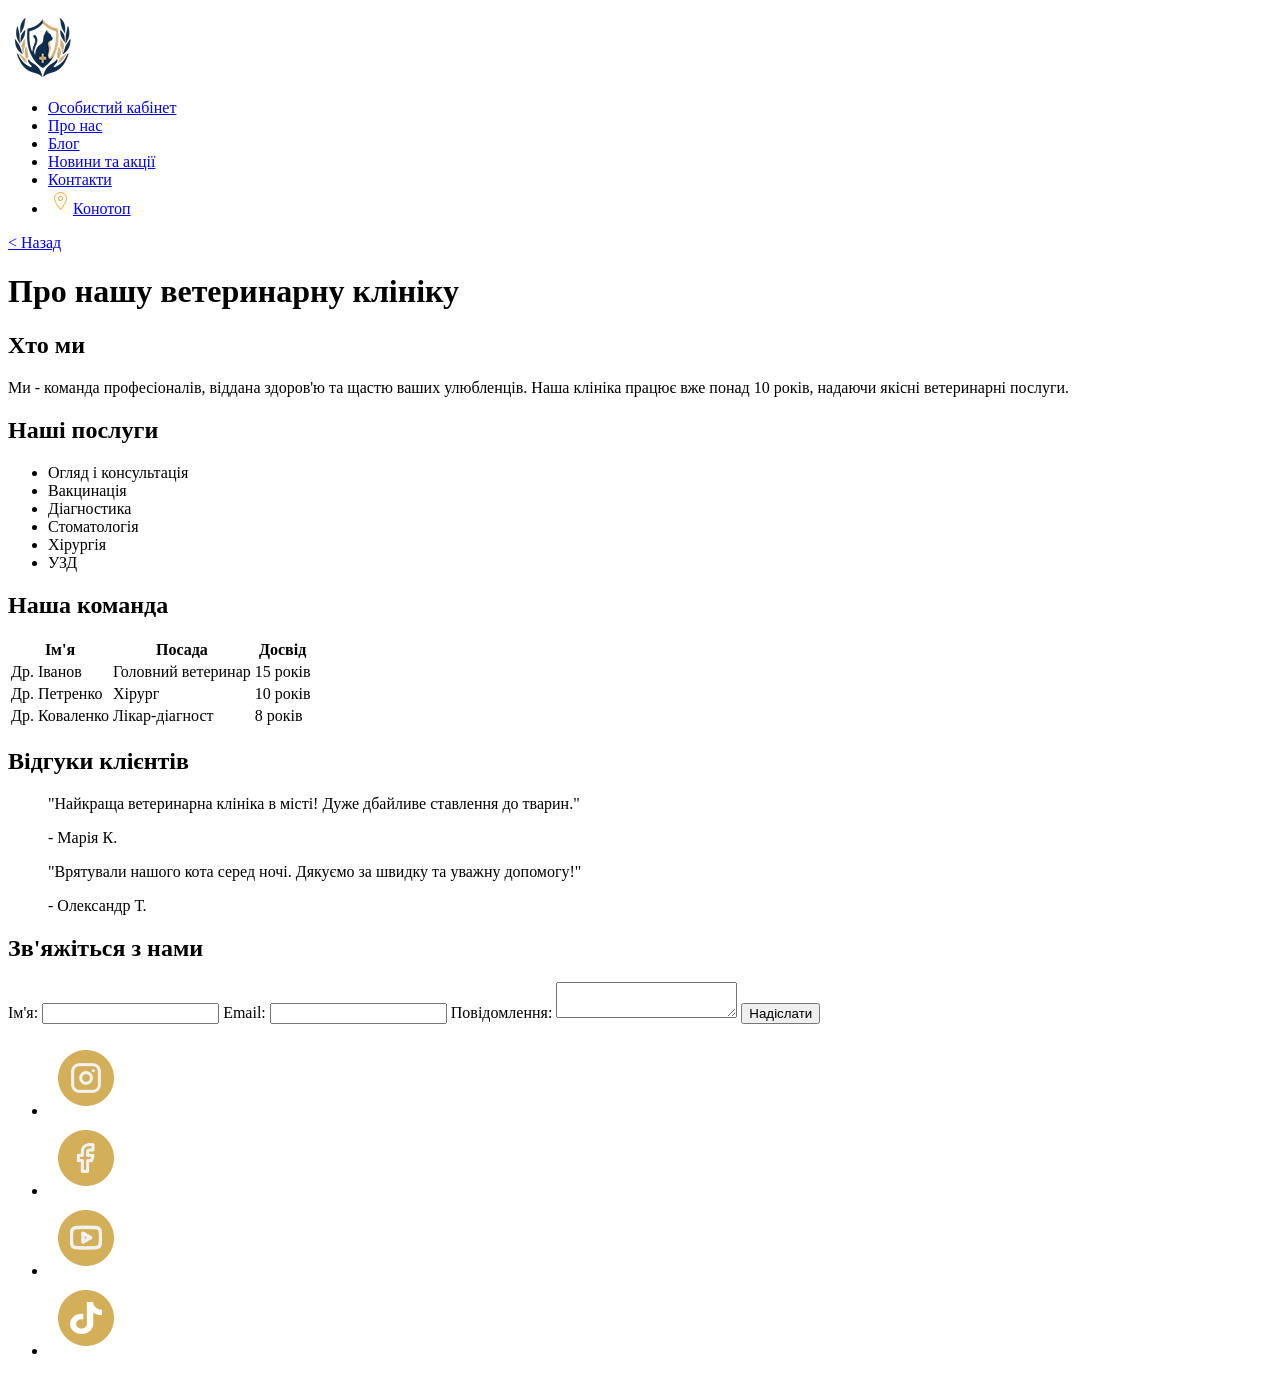
==== about.html @ f6a2ff10 "lr4" ====
<!DOCTYPE html>
<html lang="uk">
<head>
    <meta charset="UTF-8">
    <meta name="viewport" content="width=device-width, initial-scale=1.0">
    <title>Про нас - Друзі Тварин</title>
    <meta name="description" content="Інформація про ветеринарну клініку Друзі Тварин, наші послуги та команду">
    <meta name="keywords" content="ветеринарна клініка, догляд за тваринами, ветеринар, лікування тварин">
    <meta name="robots" content="index, follow">
    <meta name="author" content="Друзі Тварин">
    <link rel="canonical" href="https://koksikw.github.io/vet-site/about.html">
</head>
<body>
    <header>
        <a href="index.html"><img src="images/logo.png" alt="Друзі Тварин"></a>
        <nav>
            <ul>
                <li><a href="#">Особистий кабінет</a></li>
                <li><a href="about.html">Про нас</a></li>
                <li><a href="#">Блог</a></li>
                <li><a href="#">Новини та акції</a></li>
                <li><a href="contacts.html">Контакти</a></li>
                <li><a href="#"><img src="images/location.png" alt="">Конотоп</a></li>
            </ul>
        </nav>
    </header>

    <main>
        <a href="index.html">&lt; Назад</a>
        <h1>Про нашу ветеринарну клініку</h1>

        <section id="about-us">
            <h2>Хто ми</h2>
            <p>Ми - команда професіоналів, віддана здоров'ю та щастю ваших улюбленців. Наша клініка працює вже понад 10 років, надаючи якісні ветеринарні послуги.</p>
        </section>

        <section id="our-services">
            <h2>Наші послуги</h2>
            <ul>
                <li>Огляд і консультація</li>
                <li>Вакцинація</li>
                <li>Діагностика</li>
                <li>Стоматологія</li>
                <li>Хірургія</li>
                <li>УЗД</li>
            </ul>
        </section>

        <section id="our-team">
            <h2>Наша команда</h2>
            <table>
                <tr>
                    <th>Ім'я</th>
                    <th>Посада</th>
                    <th>Досвід</th>
                </tr>
                <tr>
                    <td>Др. Іванов</td>
                    <td>Головний ветеринар</td>
                    <td>15 років</td>
                </tr>
                <tr>
                    <td>Др. Петренко</td>
                    <td>Хірург</td>
                    <td>10 років</td>
                </tr>
                <tr>
                    <td>Др. Коваленко</td>
                    <td>Лікар-діагност</td>
                    <td>8 років</td>
                </tr>
            </table>
        </section>

        <section id="testimonials">
            <h2>Відгуки клієнтів</h2>
            <blockquote>
                <p>"Найкраща ветеринарна клініка в місті! Дуже дбайливе ставлення до тварин."</p>
                - Марія К.
            </blockquote>
            <blockquote>
                <p>"Врятували нашого кота серед ночі. Дякуємо за швидку та уважну допомогу!"</p>
                - Олександр Т.
            </blockquote>
        </section>

        <section id="contact-us">
            <h2>Зв'яжіться з нами</h2>
            <form action="/submit-form" method="post">
                <label for="name">Ім'я:</label>
                <input type="text" id="name" name="name" required>
                <label for="email">Email:</label>
                <input type="email" id="email" name="email" required>
                <label for="message">Повідомлення:</label>
                <textarea id="message" name="message" required></textarea>
                <button type="submit">Надіслати</button>
            </form>
        </section>
    </main>

    <footer>
        <ul>
            <li><a href="https://www.instagram.com/"><img src="images/instagram.png" alt="Instagram"></a></li>
            <li><a href="https://www.facebook.com/"><img src="images/facebook.png" alt="Facebook"></a></li>
            <li><a href="https://www.youtube.com/"><img src="images/youtube.png" alt="YouTube"></a></li>
            <li><a href="https://www.tiktok.com/"><img src="images/tiktok.png" alt="TikTok"></a></li>
        </ul>
    </footer>
</body>
</html>
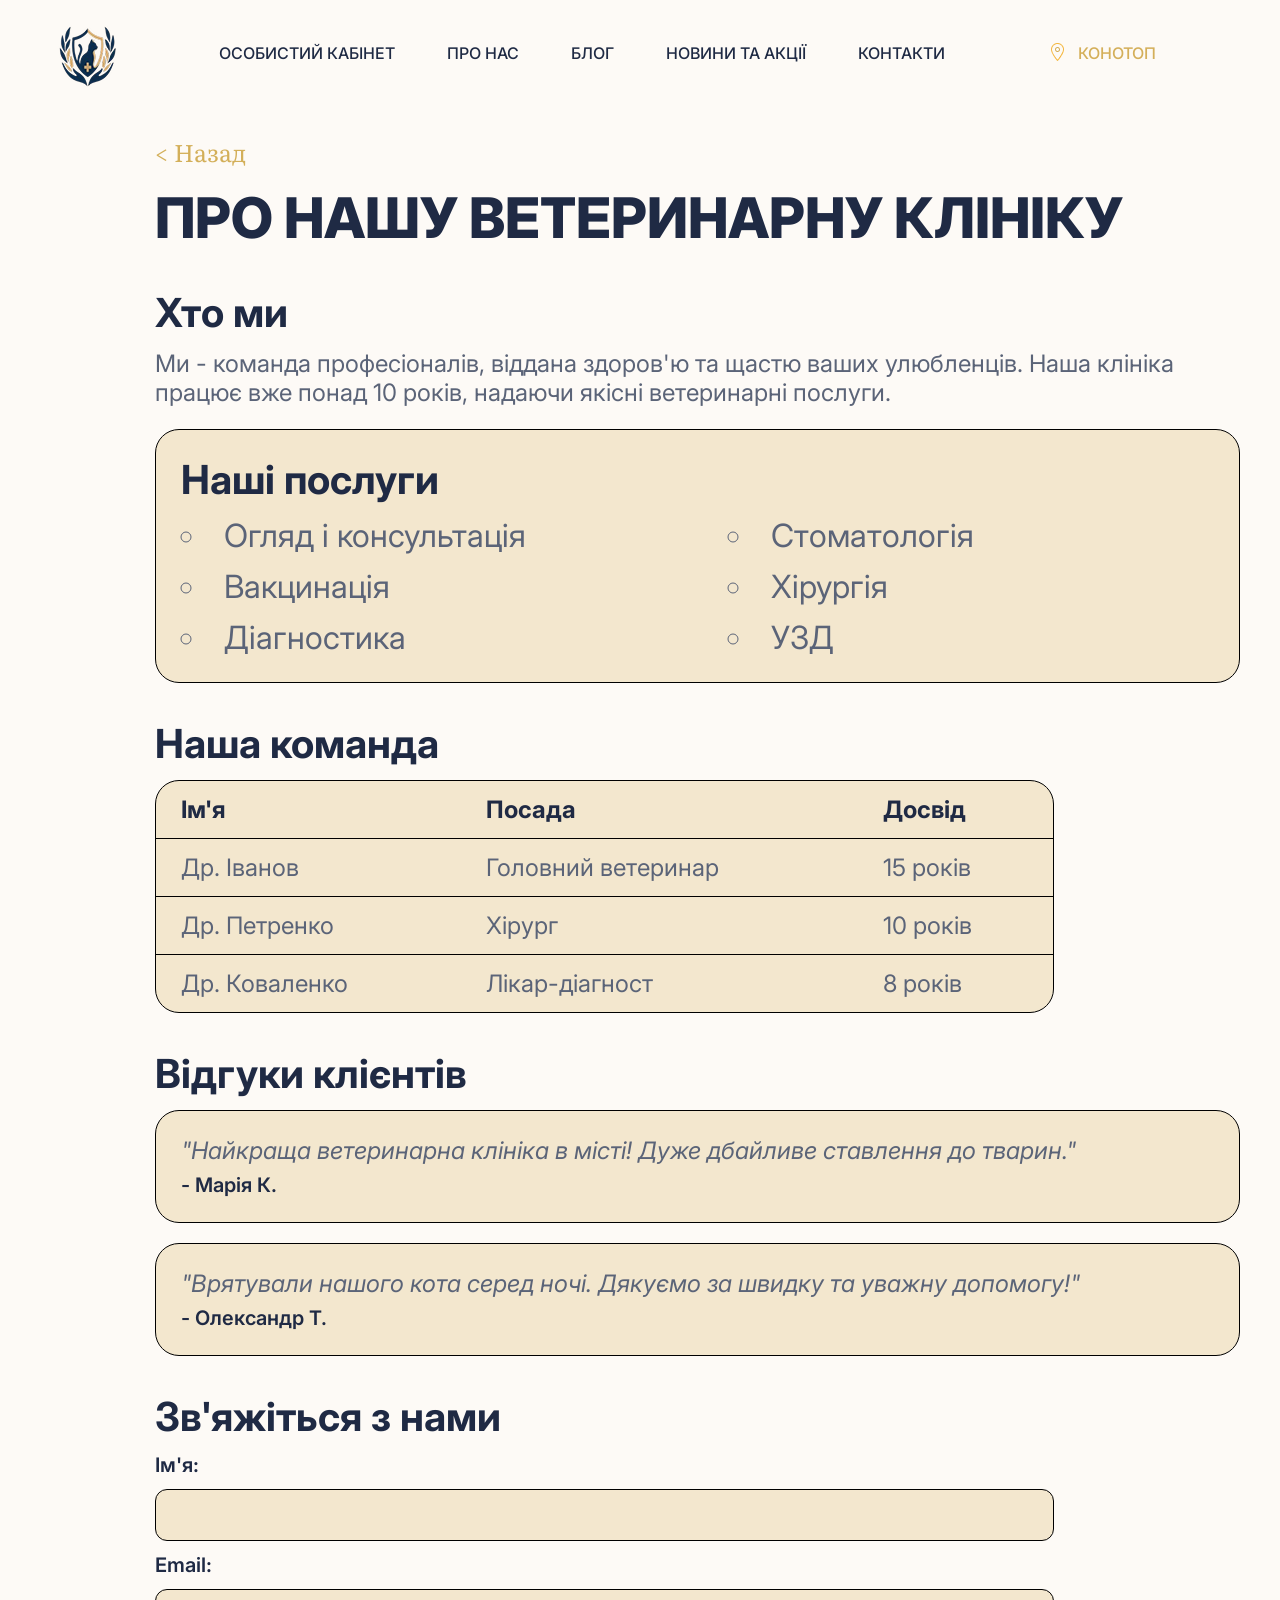
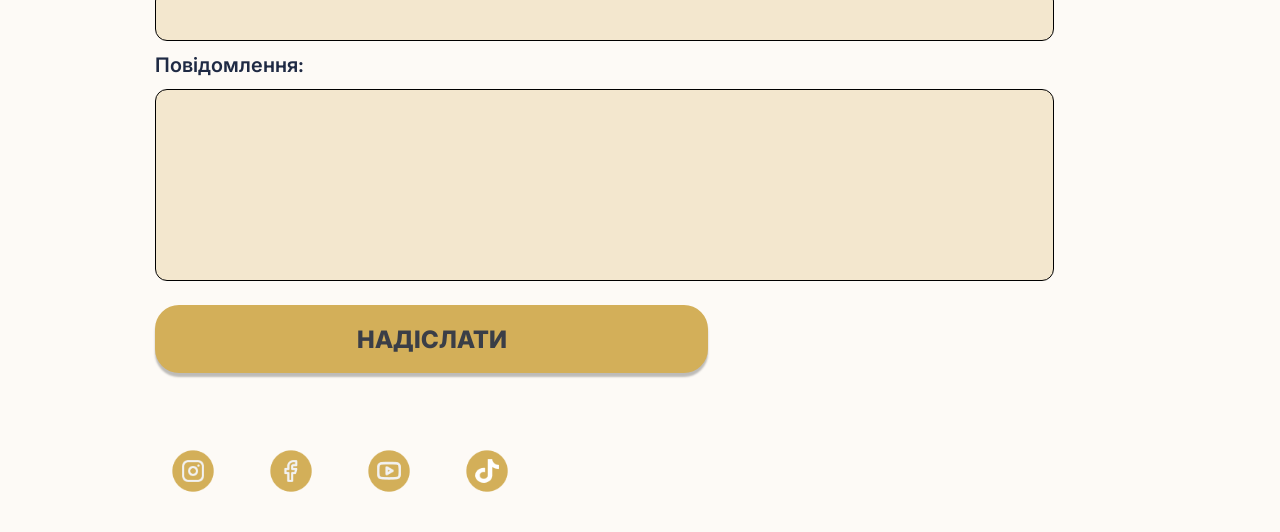
==== commit 82944d42: "Add files via upload" ====
--- a/about.html
+++ b/about.html
@@ -9,24 +9,32 @@
     <meta name="robots" content="index, follow">
     <meta name="author" content="Друзі Тварин">
     <link rel="canonical" href="https://koksikw.github.io/vet-site/about.html">
+    <link rel="preconnect" href="https://fonts.googleapis.com">
+    <link rel="preconnect" href="https://fonts.gstatic.com" crossorigin>
+    <link href="https://fonts.googleapis.com/css2?family=Inter:wght@400;500;600;700;800&amp;family=Literata&amp;display=swap" rel="stylesheet">
+    <link rel="stylesheet" href="styles.css">
 </head>
 <body>
-    <header>
-        <a href="index.html"><img src="images/logo.png" alt="Друзі Тварин"></a>
-        <nav>
+    <header class="header">
+        <div class="logo">
+            <a href="index.html"><img src="images/logo.png" alt="Друзі Тварин"></a>
+        </div>
+        <nav class="navigation">
             <ul>
                 <li><a href="#">Особистий кабінет</a></li>
                 <li><a href="about.html">Про нас</a></li>
                 <li><a href="#">Блог</a></li>
                 <li><a href="#">Новини та акції</a></li>
                 <li><a href="contacts.html">Контакти</a></li>
-                <li><a href="#"><img src="images/location.png" alt="">Конотоп</a></li>
             </ul>
         </nav>
+        <div class="konotop">
+            <a href="#"><img src="images/location.png" alt="">Конотоп</a>
+        </div>
     </header>
 
-    <main>
-        <a href="index.html">&lt; Назад</a>
+    <main class="container">
+        <a href="index.html" class="back-link">&lt; Назад</a>
         <h1>Про нашу ветеринарну клініку</h1>
 
         <section id="about-us">
@@ -34,7 +42,7 @@
             <p>Ми - команда професіоналів, віддана здоров'ю та щастю ваших улюбленців. Наша клініка працює вже понад 10 років, надаючи якісні ветеринарні послуги.</p>
         </section>
 
-        <section id="our-services">
+        <section id="our-services" class="services">
             <h2>Наші послуги</h2>
             <ul>
                 <li>Огляд і консультація</li>
@@ -86,19 +94,19 @@
 
         <section id="contact-us">
             <h2>Зв'яжіться з нами</h2>
-            <form action="/submit-form" method="post">
+            <form action="/submit-form" method="post" class="contact-form">
                 <label for="name">Ім'я:</label>
                 <input type="text" id="name" name="name" required>
                 <label for="email">Email:</label>
                 <input type="email" id="email" name="email" required>
                 <label for="message">Повідомлення:</label>
                 <textarea id="message" name="message" required></textarea>
-                <button type="submit">Надіслати</button>
+                <button type="submit" class="button">Надіслати</button>
             </form>
         </section>
     </main>
 
-    <footer>
+    <footer class="footer">
         <ul>
             <li><a href="https://www.instagram.com/"><img src="images/instagram.png" alt="Instagram"></a></li>
             <li><a href="https://www.facebook.com/"><img src="images/facebook.png" alt="Facebook"></a></li>
--- a/styles.css
+++ b/styles.css
@@ -0,0 +1,436 @@
+/* ===== Базові стилі для всього сайту ===== */
+* {
+    margin: 0;
+    padding: 0;
+    box-sizing: border-box;
+}
+
+body {
+    display: flex;
+    flex-direction: column;
+    min-height: 100vh;
+    background-color: #fdfaf6;
+    font-family: "Inter", sans-serif;
+    color: #5b6478;
+}
+
+main {
+    flex: 1;
+}
+
+input,
+textarea,
+button {
+    font-family: inherit;
+}
+
+h1 {
+    margin-bottom: 4px;
+    font-size: 56px;
+    font-weight: 800;
+    line-height: normal;
+    text-transform: uppercase;
+    color: #1f2a44;
+}
+
+/* ===== Шапка ===== */
+.header {
+    display: flex;
+    align-items: center;
+    flex-wrap: wrap;
+    gap: 95px;
+    padding: 17px 40px 0 53px;
+}
+
+.logo img {
+    display: block;
+    width: 71px;
+    height: 71px;
+}
+
+.navigation ul {
+    list-style-type: none;
+    display: flex;
+    align-items: center;
+}
+
+.navigation li {
+    margin-right: 52px;
+}
+
+.navigation li:last-child {
+    margin-right: 0;
+}
+
+.navigation a {
+    font-size: 16px;
+    font-weight: 500;
+    text-transform: uppercase;
+    text-decoration: none; /* прибирає стандартне підкреслення у гіперпосилання */
+    color: #1f2a44;
+}
+
+.navigation a:hover {
+    color: #d3af59;
+}
+
+.konotop {
+    margin-left: 5px;
+}
+
+.konotop a {
+    display: flex;
+    align-items: center;
+    gap: 8px;
+    font-size: 16px;
+    font-weight: 500;
+    text-transform: uppercase;
+    text-decoration: none;
+    color: #d4af5a;
+}
+
+.konotop img {
+    width: 25px;
+    height: 25px;
+}
+
+/* ===== Основний контент (спільне для всіх сторінок) ===== */
+.container {
+    padding: 0 40px 20px 155px;
+}
+
+.back-link {
+    display: block;
+    width: max-content;
+    margin-top: 36px;
+    margin-bottom: 5px;
+    padding: 10px 0;
+    font-family: "Literata", serif;
+    font-size: 24px;
+    text-decoration: none;
+    color: #d3af59;
+}
+
+.container > p {
+    font-size: 32px;
+    line-height: normal;
+    color: #5b6478;
+}
+
+.container > p + p {
+    margin-top: 4px;
+}
+
+/* Кнопка */
+.button {
+    display: flex;
+    align-items: center;
+    justify-content: center;
+    width: 553px;
+    max-width: 100%;
+    height: 68px;
+    padding: 10px 25px;
+    border: none;
+    border-radius: 24px;
+    background-color: #d3af59;
+    box-shadow: 0 4px 2px rgba(0, 0, 0, 0.25); /* тінь */
+    font-size: 24px;
+    font-weight: 800;
+    text-transform: uppercase;
+    text-decoration: none;
+    color: rgba(31, 42, 68, 0.85);
+    cursor: pointer; /* при наведенні курсор змінюється на руку */
+}
+
+.button:hover {
+    background-color: #c49f4a;
+}
+
+.container > .button {
+    margin-top: 36px;
+}
+
+/* ===== Головна сторінка ===== */
+.content {
+    display: grid;
+    grid-template-columns: 466px 725px;
+    grid-template-rows: auto 1fr;
+}
+
+.text-section {
+    grid-column: 1;
+    grid-row: 1;
+    position: relative;
+    z-index: 1;
+    width: 668px;
+    margin-top: 132px;
+}
+
+.text-section h1 {
+    margin-bottom: 24px;
+}
+
+.text-section p {
+    font-size: 32px;
+    line-height: normal;
+    color: #5b6478;
+}
+
+.button-section {
+    grid-column: 1;
+    grid-row: 2;
+    position: relative;
+    z-index: 1;
+    margin-top: 50px;
+}
+
+.image-section {
+    grid-column: 2;
+    grid-row: 1 / 3;
+}
+
+.image-section img {
+    display: block;
+    width: 725px;
+    height: auto;
+}
+
+/* ===== Секції (Про нас, Контакти) ===== */
+main section {
+    margin-top: 36px;
+}
+
+main section h2 {
+    margin-bottom: 12px;
+    font-size: 40px;
+    font-weight: 700;
+    line-height: normal;
+    color: #1f2a44;
+}
+
+main section p {
+    font-size: 24px;
+    line-height: normal;
+    color: #5b6478;
+}
+
+/* Блок «Наші послуги» */
+.services {
+    width: 1130px;
+    max-width: 100%;
+    margin-top: 22px;
+    padding: 25px;
+    border: 1px solid #000;
+    border-radius: 24px;
+    background-color: #f3e7ce;
+}
+
+.services ul {
+    display: grid;
+    grid-auto-flow: column;
+    grid-template-rows: repeat(3, auto);
+    grid-template-columns: repeat(2, 1fr);
+    column-gap: 60px;
+    row-gap: 12px;
+    list-style-type: circle;
+    list-style-position: inside;
+    font-size: 32px;
+    line-height: normal;
+    color: #5b6478;
+}
+
+/* Блок «Наша команда» (макет Про нас) */
+.team {
+    margin-top: 22px;
+}
+
+.team p {
+    font-size: 32px;
+}
+
+/* Таблиця команди */
+table {
+    width: 899px;
+    max-width: 100%;
+    border-collapse: separate;
+    border-spacing: 0;
+    border: 1px solid #000;
+    border-radius: 24px;
+    background-color: #f3e7ce;
+    font-size: 24px;
+}
+
+th,
+td {
+    padding: 14px 25px;
+    text-align: left;
+    border-bottom: 1px solid #000;
+}
+
+th {
+    font-weight: 700;
+    color: #1f2a44;
+}
+
+td {
+    color: #5b6478;
+}
+
+tr:last-child td {
+    border-bottom: none;
+}
+
+/* Відгуки */
+blockquote {
+    width: 1130px;
+    max-width: 100%;
+    margin-bottom: 20px;
+    padding: 25px;
+    border: 1px solid #000;
+    border-radius: 24px;
+    background-color: #f3e7ce;
+    font-size: 20px;
+    font-weight: 600;
+    color: #1f2a44;
+}
+
+blockquote p {
+    margin-bottom: 8px;
+    font-size: 24px;
+    font-weight: 400;
+    font-style: italic;
+    color: #5b6478;
+}
+
+/* Форма «Зв'яжіться з нами» */
+.contact-form {
+    display: flex;
+    flex-direction: column;
+    gap: 12px;
+    width: 899px;
+    max-width: 100%;
+}
+
+.contact-form label {
+    font-size: 20px;
+    font-weight: 600;
+    color: #1f2a44;
+}
+
+.contact-form input,
+.contact-form textarea {
+    padding: 15px;
+    border: 1px solid #000;
+    border-radius: 12px;
+    background-color: #f3e7ce;
+    font-size: 16px;
+    font-weight: 600;
+    color: #1f2a44;
+}
+
+.contact-form textarea {
+    height: 192px;
+    resize: none;
+}
+
+.contact-form .button {
+    align-self: flex-start;
+    margin-top: 12px;
+}
+
+/* ===== Сторінка «Контакти» ===== */
+.contact-list {
+    list-style-type: none;
+    font-size: 24px;
+    line-height: normal;
+    color: #5b6478;
+}
+
+.contact-list li {
+    margin-bottom: 8px;
+}
+
+iframe {
+    display: block;
+    width: 100%;
+    max-width: 899px;
+    height: 450px;
+    border: 1px solid #000;
+    border-radius: 24px;
+}
+
+/* ===== Форма запису (Оформлення запису) ===== */
+.booking-form {
+    margin-top: 35px;
+}
+
+.field {
+    display: flex;
+    align-items: center;
+    gap: 12px;
+    width: 899px;
+    max-width: 100%;
+    height: 64px;
+    margin-bottom: 36px;
+    padding: 10px 15px;
+    border: 1px solid #000;
+    border-radius: 12px;
+    background-color: #f3e7ce;
+}
+
+.field img {
+    flex-shrink: 0;
+    width: 30px;
+    height: 30px;
+}
+
+.field input,
+.field textarea {
+    flex: 1;
+    border: none;
+    outline: none;
+    background-color: transparent;
+    font-size: 16px;
+    font-weight: 600;
+    color: #1f2a44;
+}
+
+.field input::placeholder,
+.field textarea::placeholder {
+    color: #b7b7b6;
+}
+
+.field:focus-within {
+    outline: 2px solid #d3af59;
+}
+
+.field-large {
+    align-items: flex-start;
+    height: 192px;
+}
+
+.field-large textarea {
+    height: 100%;
+    resize: none;
+}
+
+/* ===== Підвал ===== */
+.footer {
+    padding: 40px 0 23px 155px;
+}
+
+.footer ul {
+    list-style-type: none;
+    display: flex;
+    gap: 22px;
+}
+
+.footer li {
+    padding: 10px;
+}
+
+.footer img {
+    display: block;
+    width: 56px;
+    height: 56px;
+}
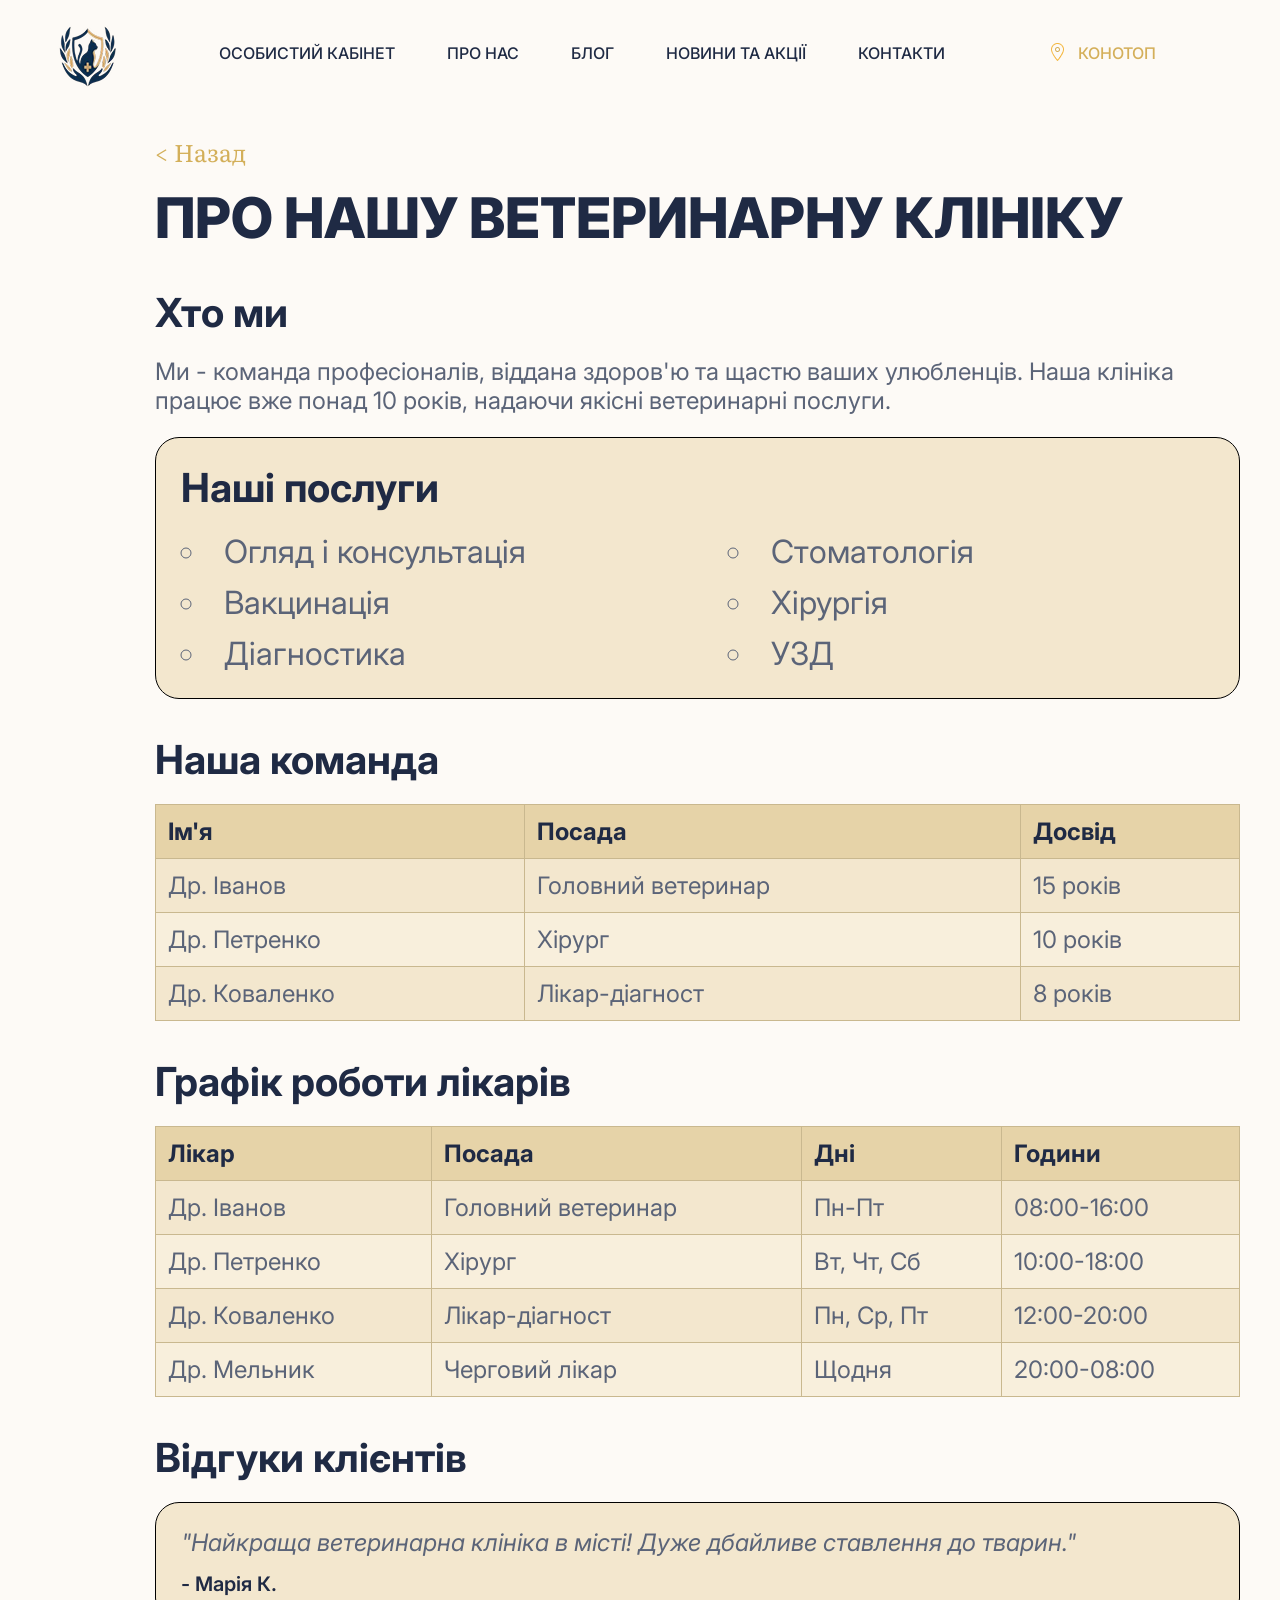
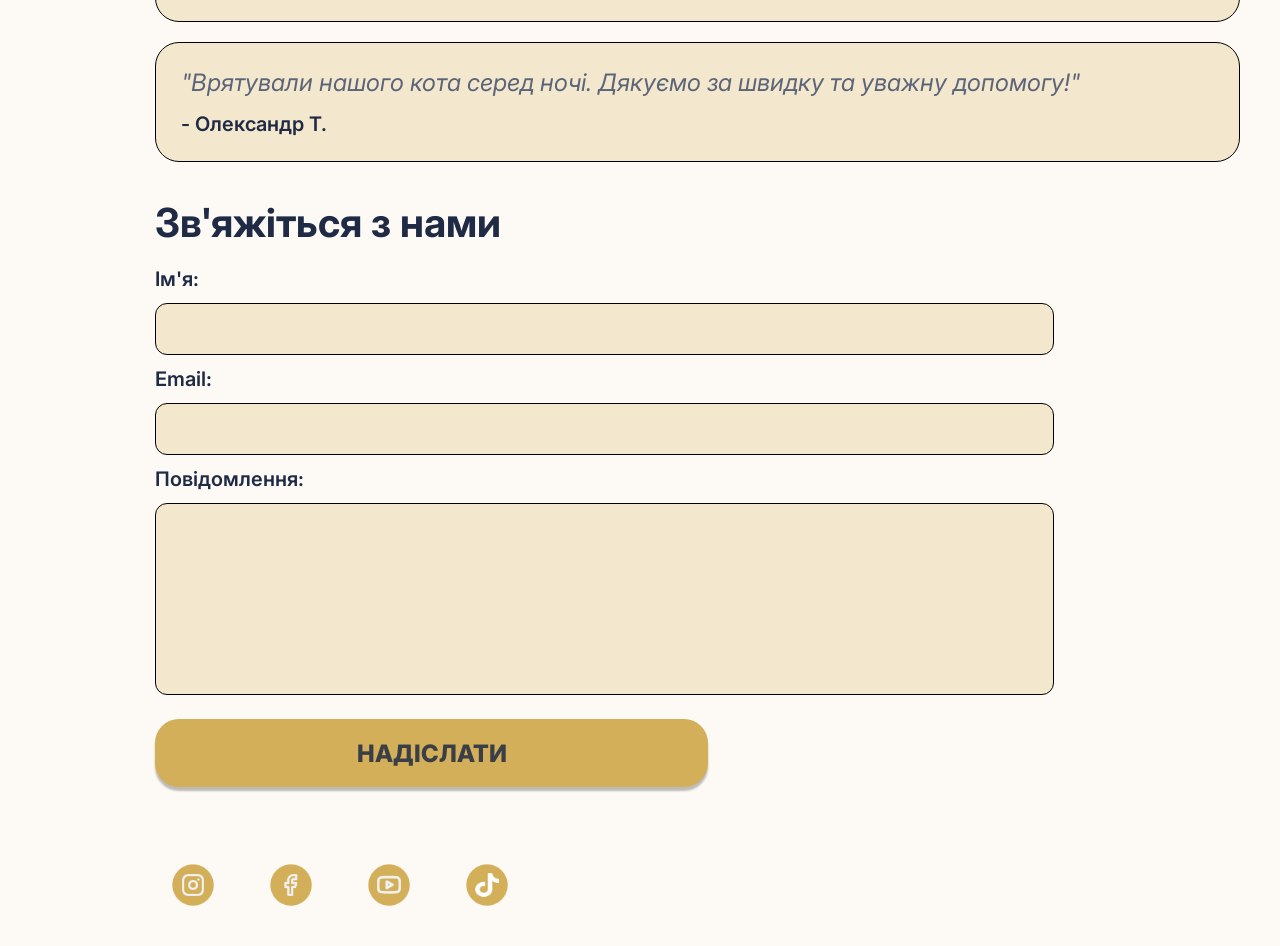
==== commit db570038: "Add files via upload" ====
--- a/about.html
+++ b/about.html
@@ -33,7 +33,7 @@
         </div>
     </header>
 
-    <main class="container">
+    <main class="container about-page">
         <a href="index.html" class="back-link">&lt; Назад</a>
         <h1>Про нашу ветеринарну клініку</h1>
 
@@ -56,27 +56,71 @@
 
         <section id="our-team">
             <h2>Наша команда</h2>
-            <table>
-                <tr>
-                    <th>Ім'я</th>
-                    <th>Посада</th>
-                    <th>Досвід</th>
-                </tr>
-                <tr>
-                    <td>Др. Іванов</td>
-                    <td>Головний ветеринар</td>
-                    <td>15 років</td>
-                </tr>
-                <tr>
-                    <td>Др. Петренко</td>
-                    <td>Хірург</td>
-                    <td>10 років</td>
-                </tr>
-                <tr>
-                    <td>Др. Коваленко</td>
-                    <td>Лікар-діагност</td>
-                    <td>8 років</td>
-                </tr>
+            <table class="styled-table">
+                <thead>
+                    <tr>
+                        <th scope="col">Ім'я</th>
+                        <th scope="col">Посада</th>
+                        <th scope="col">Досвід</th>
+                    </tr>
+                </thead>
+                <tbody>
+                    <tr>
+                        <td data-label="Ім'я">Др. Іванов</td>
+                        <td data-label="Посада">Головний ветеринар</td>
+                        <td data-label="Досвід">15 років</td>
+                    </tr>
+                    <tr>
+                        <td data-label="Ім'я">Др. Петренко</td>
+                        <td data-label="Посада">Хірург</td>
+                        <td data-label="Досвід">10 років</td>
+                    </tr>
+                    <tr>
+                        <td data-label="Ім'я">Др. Коваленко</td>
+                        <td data-label="Посада">Лікар-діагност</td>
+                        <td data-label="Досвід">8 років</td>
+                    </tr>
+                </tbody>
+            </table>
+        </section>
+
+        <section id="schedule">
+            <h2>Графік роботи лікарів</h2>
+            <table class="styled-table">
+                <thead>
+                    <tr>
+                        <th scope="col">Лікар</th>
+                        <th scope="col">Посада</th>
+                        <th scope="col">Дні</th>
+                        <th scope="col">Години</th>
+                    </tr>
+                </thead>
+                <tbody>
+                    <tr>
+                        <td data-label="Лікар">Др. Іванов</td>
+                        <td data-label="Посада">Головний ветеринар</td>
+                        <td data-label="Дні">Пн-Пт</td>
+                        <td data-label="Години">08:00-16:00</td>
+                    </tr>
+                    <tr>
+                        <td data-label="Лікар">Др. Петренко</td>
+                        <td data-label="Посада">Хірург</td>
+                        <td data-label="Дні">Вт, Чт, Сб</td>
+                        <td data-label="Години">10:00-18:00</td>
+                    </tr>
+                    <tr>
+                        <td data-label="Лікар">Др. Коваленко</td>
+                        <td data-label="Посада">Лікар-діагност</td>
+                        <td data-label="Дні">Пн, Ср, Пт</td>
+                        <td data-label="Години">12:00-20:00</td>
+                    </tr>
+                    <tr>
+                        <td data-label="Лікар">Др. Мельник</td>
+                        <td data-label="Посада">Черговий лікар</td>
+                        <td data-label="Дні">Щодня</td>
+                        <td data-label="Години">20:00-08:00</td>
+                    </tr>
+                </tbody>
             </table>
         </section>
 
--- a/styles.css
+++ b/styles.css
@@ -248,38 +248,6 @@
     font-size: 32px;
 }
 
-/* Таблиця команди */
-table {
-    width: 899px;
-    max-width: 100%;
-    border-collapse: separate;
-    border-spacing: 0;
-    border: 1px solid #000;
-    border-radius: 24px;
-    background-color: #f3e7ce;
-    font-size: 24px;
-}
-
-th,
-td {
-    padding: 14px 25px;
-    text-align: left;
-    border-bottom: 1px solid #000;
-}
-
-th {
-    font-weight: 700;
-    color: #1f2a44;
-}
-
-td {
-    color: #5b6478;
-}
-
-tr:last-child td {
-    border-bottom: none;
-}
-
 /* Відгуки */
 blockquote {
     width: 1130px;
@@ -434,3 +402,108 @@
     width: 56px;
     height: 56px;
 }
+
+/* ===== Лабораторна робота 6: таблиці та форматування тексту ===== */
+
+/* Стилі для таблиці */
+.styled-table {
+    width: 100%;
+    max-width: 1130px;
+    border-collapse: collapse;
+    margin-bottom: 20px;
+    background-color: #f3e7ce;
+    font-size: 24px;
+}
+
+.styled-table th,
+.styled-table td {
+    padding: 12px;
+    text-align: left;
+    border: 1px solid #c9b88f;
+}
+
+.styled-table th {
+    background-color: #e6d3a8;
+    font-weight: bold;
+    color: #1f2a44;
+}
+
+.styled-table td {
+    color: #5b6478;
+}
+
+/* Зебра-смуги для рядків */
+.styled-table tr:nth-child(even) {
+    background-color: #f8efdc;
+}
+
+/* Підсвічування при наведенні */
+.styled-table tr:hover {
+    background-color: #ecdcb4;
+}
+
+/* Адаптивність таблиці */
+@media screen and (max-width: 600px) {
+    .styled-table,
+    .styled-table thead,
+    .styled-table tbody,
+    .styled-table th,
+    .styled-table td,
+    .styled-table tr {
+        display: block;
+    }
+
+    .styled-table thead tr {
+        position: absolute;
+        top: -9999px;
+        left: -9999px;
+    }
+
+    .styled-table tr {
+        border: 1px solid #ccc;
+        margin-bottom: 10px;
+    }
+
+    .styled-table td {
+        border: none;
+        position: relative;
+        padding-left: 50%;
+    }
+
+    .styled-table td:before {
+        position: absolute;
+        top: 6px;
+        left: 6px;
+        width: 45%;
+        padding-right: 10px;
+        white-space: nowrap;
+        content: attr(data-label);
+        font-weight: bold;
+    }
+}
+
+/* Форматування тексту на сторінці «Про нас» */
+.about-page h1,
+.about-page h2,
+.about-page h3 {
+    font-family: "Inter", sans-serif;
+    margin-bottom: 20px;
+}
+
+.about-page p {
+    margin-bottom: 15px;
+}
+
+/* Посилання (для всього сайту) */
+a {
+    color: #007bff;
+    text-decoration: none;
+}
+
+a:hover {
+    text-decoration: underline;
+}
+
+.button:hover {
+    text-decoration: none;
+}
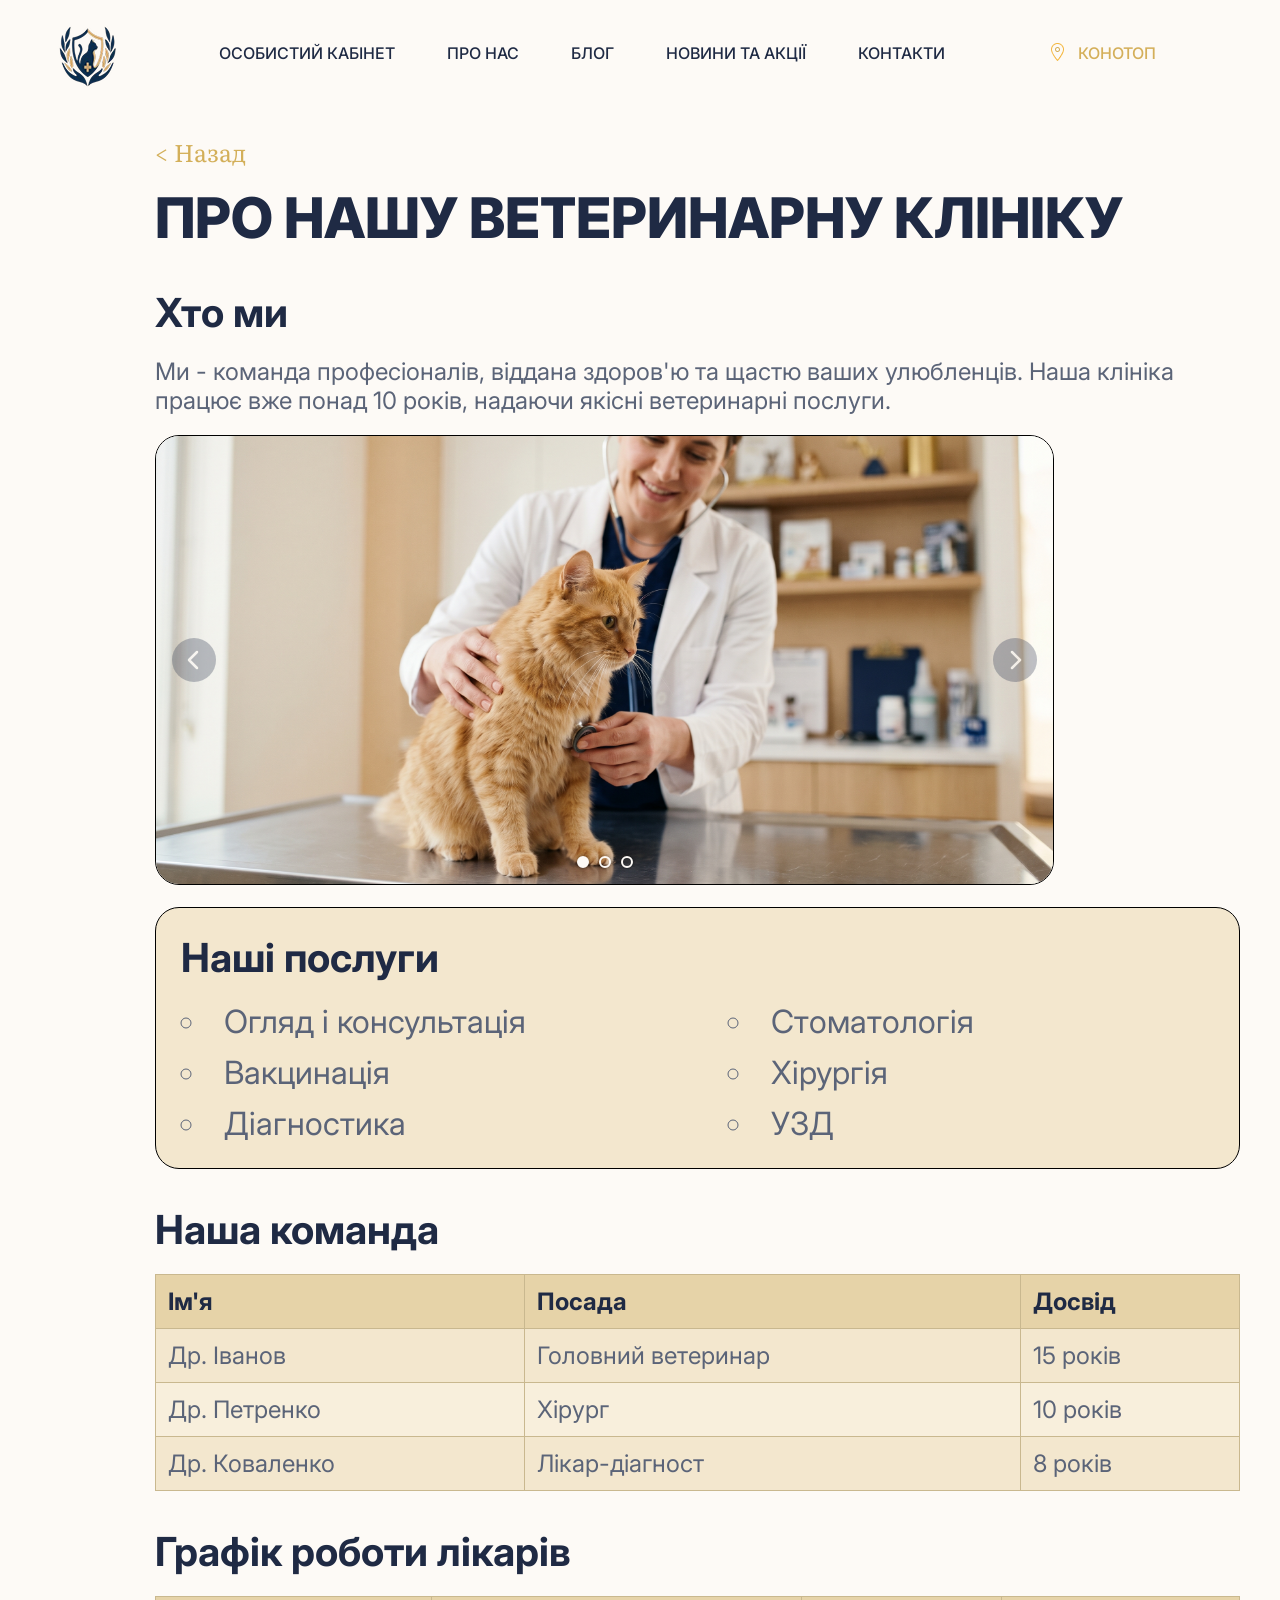
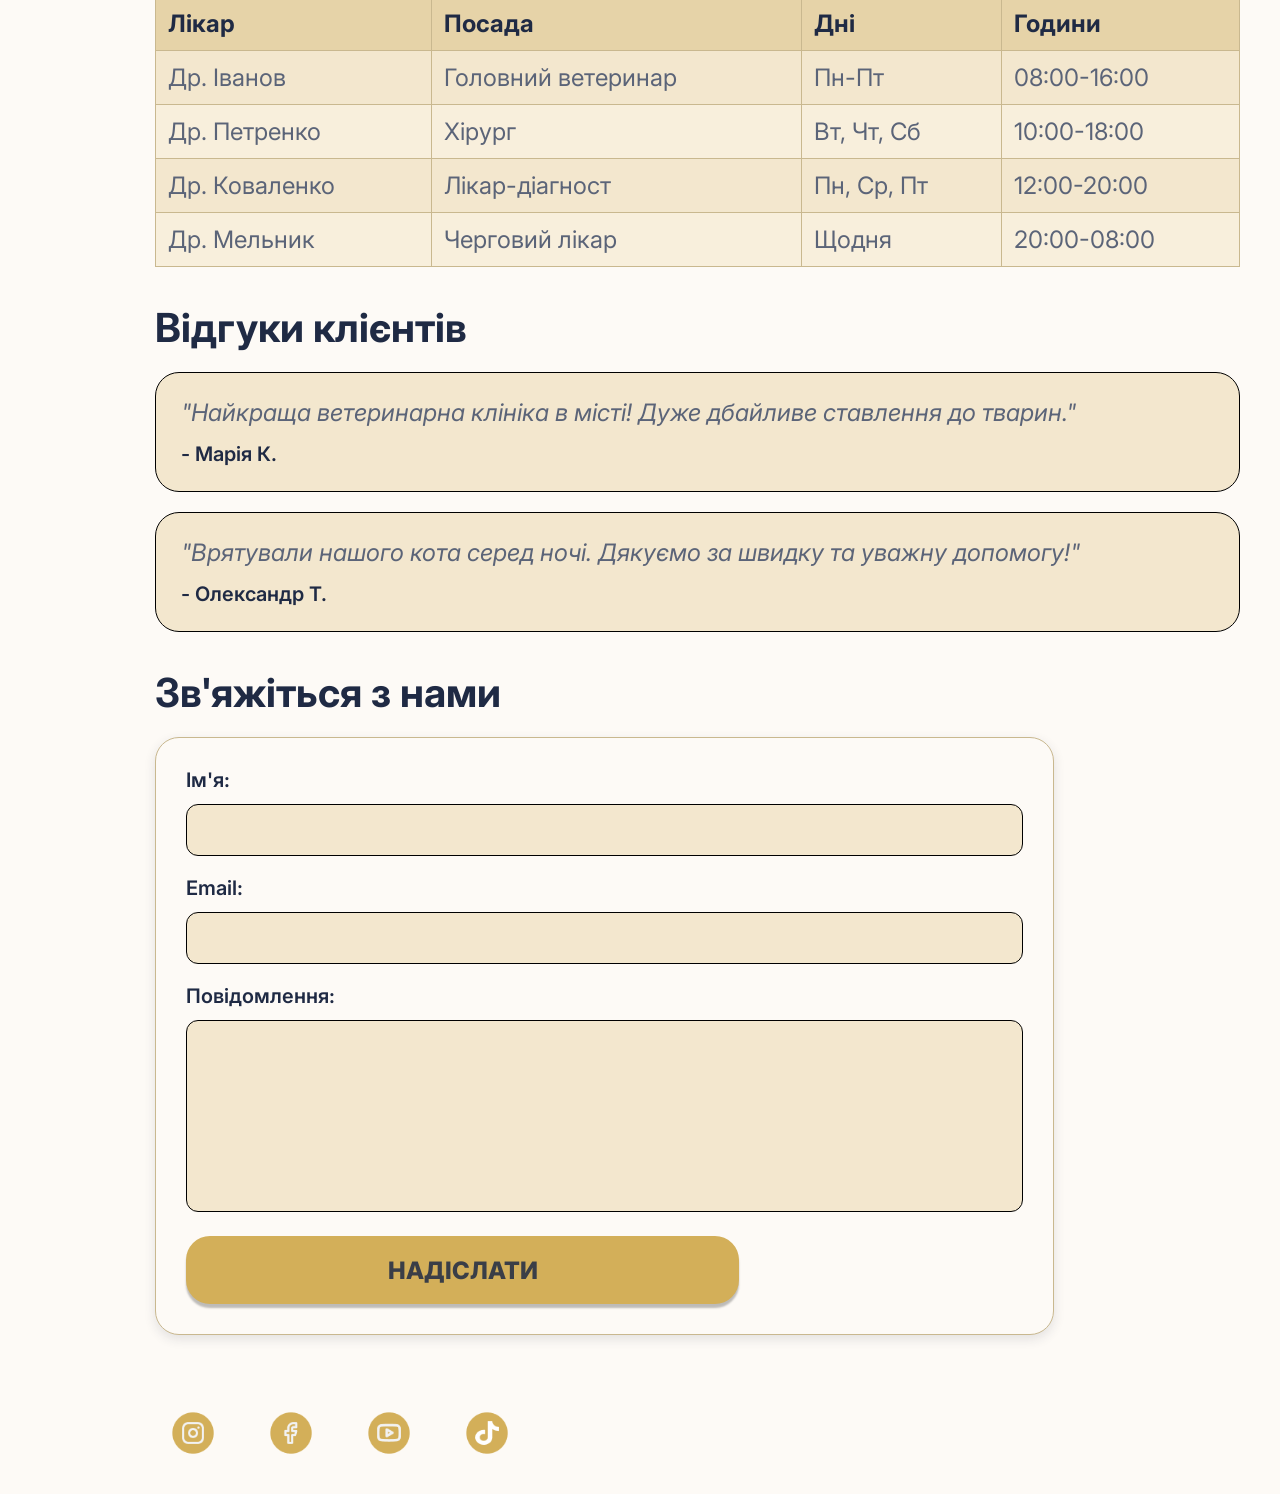
==== commit 508cf8d7: "lr8-9" ====
--- a/about.html
+++ b/about.html
@@ -40,6 +40,23 @@
         <section id="about-us">
             <h2>Хто ми</h2>
             <p>Ми - команда професіоналів, віддана здоров'ю та щастю ваших улюбленців. Наша клініка працює вже понад 10 років, надаючи якісні ветеринарні послуги.</p>
+
+            <div id="imageSlider">
+                <img src="images/slide1.jpg" alt="Ветеринар оглядає рудого кота">
+                <img src="images/slide2.jpg" alt="Затишний стаціонар для котів">
+                <img src="images/slide3.jpg" alt="Руде кошеня на в'язаному пледі">
+                <button type="button" id="prevBtn" class="slider-zone slider-prev" aria-label="Попереднє зображення">
+                    <span class="slider-arrow"><svg viewBox="0 0 24 24" aria-hidden="true"><path d="M15 4 L7 12 L15 20"/></svg></span>
+                </button>
+                <button type="button" id="nextBtn" class="slider-zone slider-next" aria-label="Наступне зображення">
+                    <span class="slider-arrow"><svg viewBox="0 0 24 24" aria-hidden="true"><path d="M9 4 L17 12 L9 20"/></svg></span>
+                </button>
+                <div class="slider-dots">
+                    <span class="dot active"></span>
+                    <span class="dot"></span>
+                    <span class="dot"></span>
+                </div>
+            </div>
         </section>
 
         <section id="our-services" class="services">
@@ -138,7 +155,7 @@
 
         <section id="contact-us">
             <h2>Зв'яжіться з нами</h2>
-            <form action="/submit-form" method="post" class="contact-form">
+            <form id="contactForm" action="/submit-form" method="post" class="contact-form">
                 <label for="name">Ім'я:</label>
                 <input type="text" id="name" name="name" required>
                 <label for="email">Email:</label>
@@ -158,5 +175,7 @@
             <li><a href="https://www.tiktok.com/"><img src="images/tiktok.png" alt="TikTok"></a></li>
         </ul>
     </footer>
+
+    <script src="script/script.js"></script>
 </body>
 </html>
--- a/styles.css
+++ b/styles.css
@@ -507,3 +507,223 @@
 .button:hover {
     text-decoration: none;
 }
+
+/* ===== Лабораторна робота 7: блокова модель CSS ===== */
+
+/* Форма «Зв'яжіться з нами» як окремий блок: padding, border, margin, тінь */
+.contact-form {
+    margin-top: 20px;
+    padding: 30px;
+    border: 1px solid #c9b88f;
+    border-radius: 24px;
+    background-color: #fdfaf6;
+    box-shadow: 0 4px 12px rgba(31, 42, 68, 0.12);
+}
+
+/* Підписи: блоковий елемент, відступ над кожною групою «підпис + поле» */
+.contact-form label {
+    display: block;
+    margin-top: 8px;
+}
+
+.contact-form label:first-child {
+    margin-top: 0;
+}
+
+/* Поля: повна ширина контейнера, плавна зміна рамки */
+.contact-form input,
+.contact-form textarea {
+    width: 100%;
+    transition: border-color 0.3s ease, box-shadow 0.3s ease;
+}
+
+/* Поля при наведенні та фокусі: золота рамка */
+.contact-form input:hover,
+.contact-form textarea:hover {
+    border-color: #d3af59;
+}
+
+.contact-form input:focus,
+.contact-form textarea:focus {
+    outline: none;
+    border-color: #d3af59;
+    box-shadow: 0 0 0 3px rgba(211, 175, 89, 0.35);
+}
+
+/* Кнопка: анімація при наведенні (підйом і збільшення тіні) */
+.contact-form .button {
+    transition: background-color 0.3s ease, transform 0.2s ease, box-shadow 0.3s ease;
+}
+
+.contact-form .button:hover {
+    transform: translateY(-3px);
+    box-shadow: 0 7px 4px rgba(0, 0, 0, 0.25);
+}
+
+.contact-form .button:active {
+    transform: translateY(0);
+    box-shadow: 0 4px 2px rgba(0, 0, 0, 0.25);
+}
+
+/* Форма запису («Оформлення запису»): той самий стиль, що й у форми «Зв'яжіться з нами» */
+.booking-form {
+    width: 899px;
+    max-width: 100%;
+    padding: 30px 30px 0;
+    border: 1px solid #c9b88f;
+    border-radius: 24px;
+    background-color: #fdfaf6;
+    box-shadow: 0 4px 12px rgba(31, 42, 68, 0.12);
+}
+
+.booking-form .field {
+    width: 100%;
+    transition: border-color 0.3s ease, box-shadow 0.3s ease;
+}
+
+.booking-form .field:hover {
+    border-color: #d3af59;
+}
+
+.booking-form .field:focus-within {
+    outline: none;
+    border-color: #d3af59;
+    box-shadow: 0 0 0 3px rgba(211, 175, 89, 0.35);
+}
+
+.booking-form .button {
+    margin-bottom: 30px;
+    transition: background-color 0.3s ease, transform 0.2s ease, box-shadow 0.3s ease;
+}
+
+.booking-form .button:hover {
+    transform: translateY(-3px);
+    box-shadow: 0 7px 4px rgba(0, 0, 0, 0.25);
+}
+
+.booking-form .button:active {
+    transform: translateY(0);
+    box-shadow: 0 4px 2px rgba(0, 0, 0, 0.25);
+}
+
+/* Кнопка «Записатися» на головній сторінці: така сама анімація */
+.button-section .button {
+    transition: background-color 0.3s ease, transform 0.2s ease, box-shadow 0.3s ease;
+}
+
+.button-section .button:hover {
+    transform: translateY(-3px);
+    box-shadow: 0 7px 4px rgba(0, 0, 0, 0.25);
+}
+
+.button-section .button:active {
+    transform: translateY(0);
+    box-shadow: 0 4px 2px rgba(0, 0, 0, 0.25);
+}
+
+/* ===== Лабораторна робота 8-9: слайдер зображень («Про нас», розділ «Хто ми») ===== */
+#imageSlider {
+    position: relative;
+    width: 899px;
+    max-width: 100%;
+    height: 450px;
+    margin-top: 20px;
+    overflow: hidden;
+    border: 1px solid #000;
+    border-radius: 24px;
+}
+
+/* Без JavaScript видно лише перше зображення; решту показує script.js */
+#imageSlider img {
+    display: none;
+    width: 100%;
+    height: 100%;
+    object-fit: cover;
+}
+
+#imageSlider img:first-of-type {
+    display: block;
+}
+
+/* Клікабельні зони: ліва і права третина зображення */
+.slider-zone {
+    position: absolute;
+    top: 0;
+    bottom: 0;
+    z-index: 1;
+    display: flex;
+    align-items: center;
+    width: 30%;
+    padding: 0 16px;
+    border: none;
+    background: none;
+    cursor: pointer;
+}
+
+.slider-prev {
+    left: 0;
+    justify-content: flex-start;
+}
+
+.slider-next {
+    right: 0;
+    justify-content: flex-end;
+}
+
+/* Напівпрозорі стрілки */
+.slider-arrow {
+    display: flex;
+    align-items: center;
+    justify-content: center;
+    width: 44px;
+    height: 44px;
+    border-radius: 50%;
+    background-color: rgba(31, 42, 68, 0.4);
+    opacity: 0.7;
+    transition: opacity 0.3s ease, background-color 0.3s ease;
+}
+
+.slider-arrow svg {
+    width: 24px;
+    height: 24px;
+    fill: none;
+    stroke: #fdfaf6;
+    stroke-width: 2.5;
+    stroke-linecap: round;
+    stroke-linejoin: round;
+}
+
+.slider-zone:hover .slider-arrow,
+.slider-zone:focus-visible .slider-arrow {
+    background-color: rgba(31, 42, 68, 0.6);
+    opacity: 1;
+}
+
+.slider-zone:focus {
+    outline: none;
+}
+
+/* Кружечки-індикатори: порожній = інші слайди, заповнений = поточний */
+.slider-dots {
+    position: absolute;
+    bottom: 16px;
+    left: 50%;
+    z-index: 2;
+    display: flex;
+    gap: 10px;
+    transform: translateX(-50%);
+}
+
+.dot {
+    width: 12px;
+    height: 12px;
+    border: 2px solid #fdfaf6;
+    border-radius: 50%;
+    background-color: transparent;
+    box-shadow: 0 0 4px rgba(0, 0, 0, 0.5);
+    transition: background-color 0.3s ease;
+}
+
+.dot.active {
+    background-color: #fdfaf6;
+}
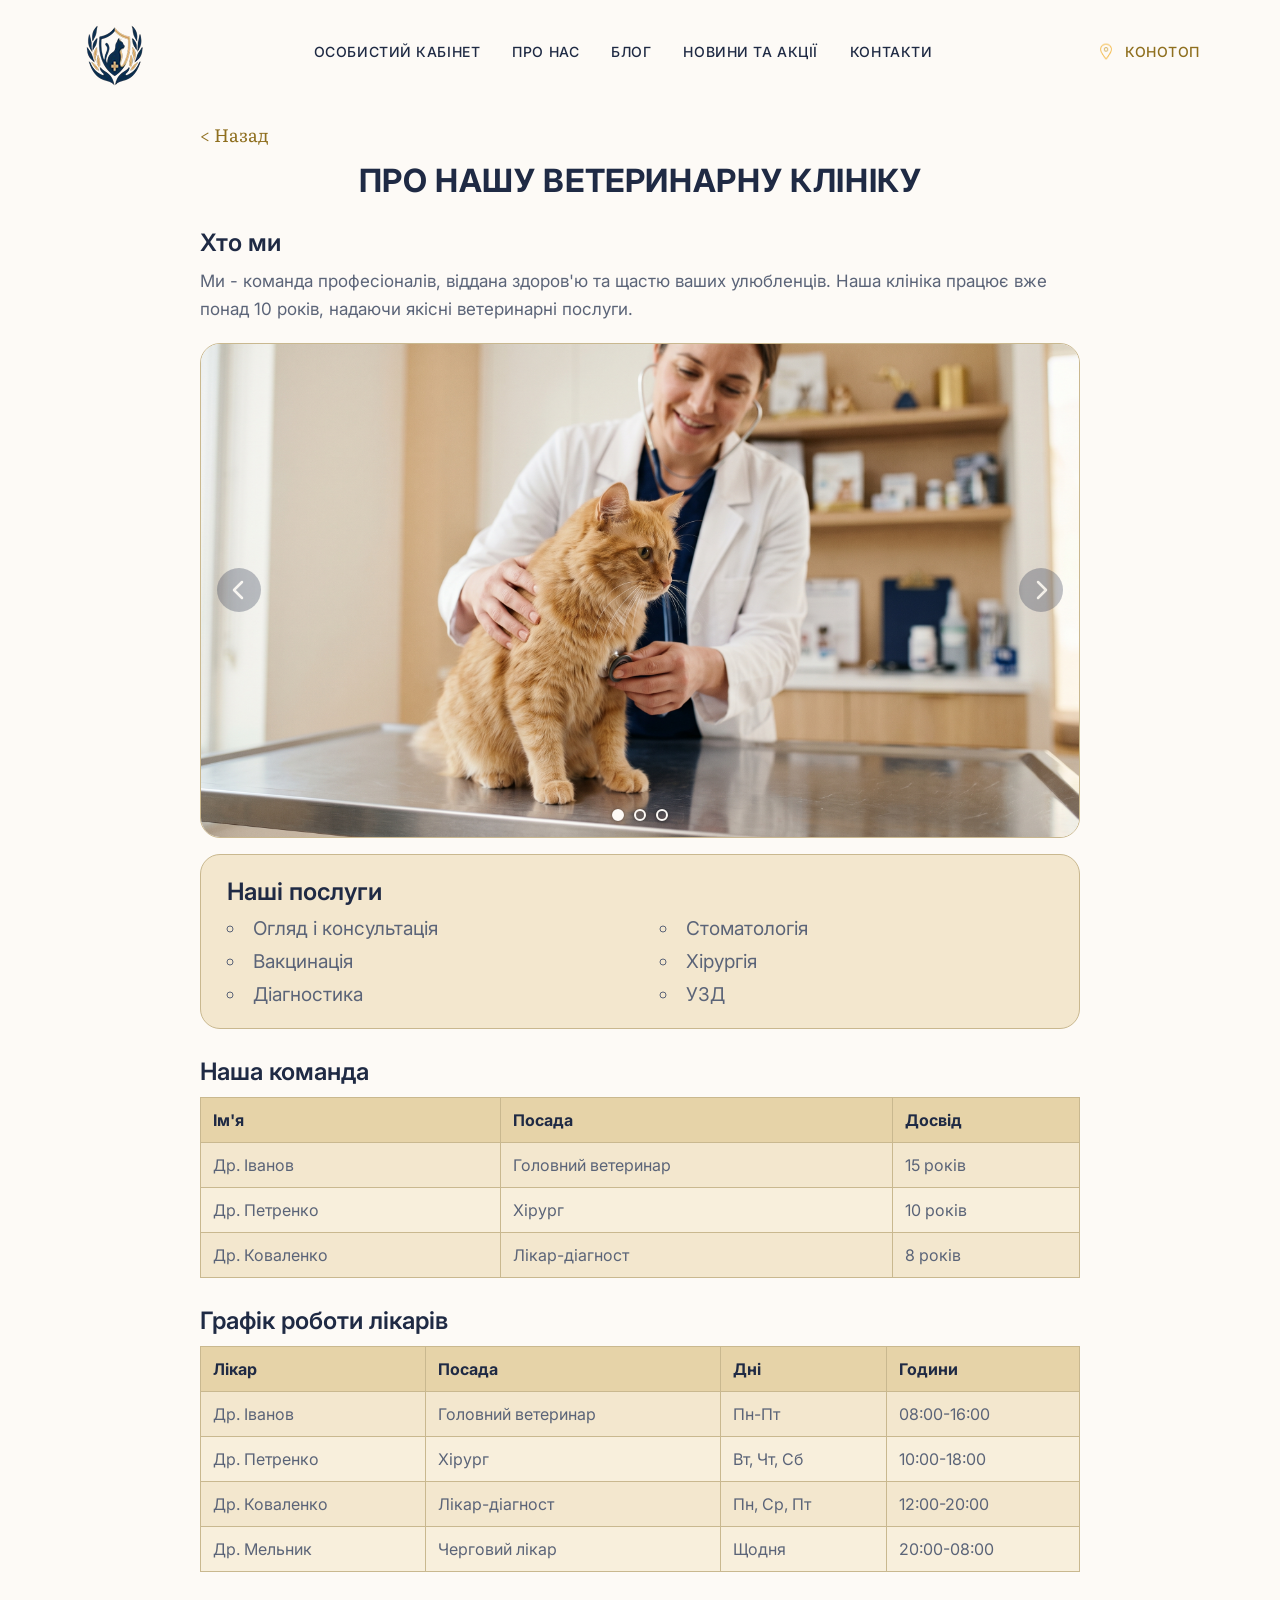
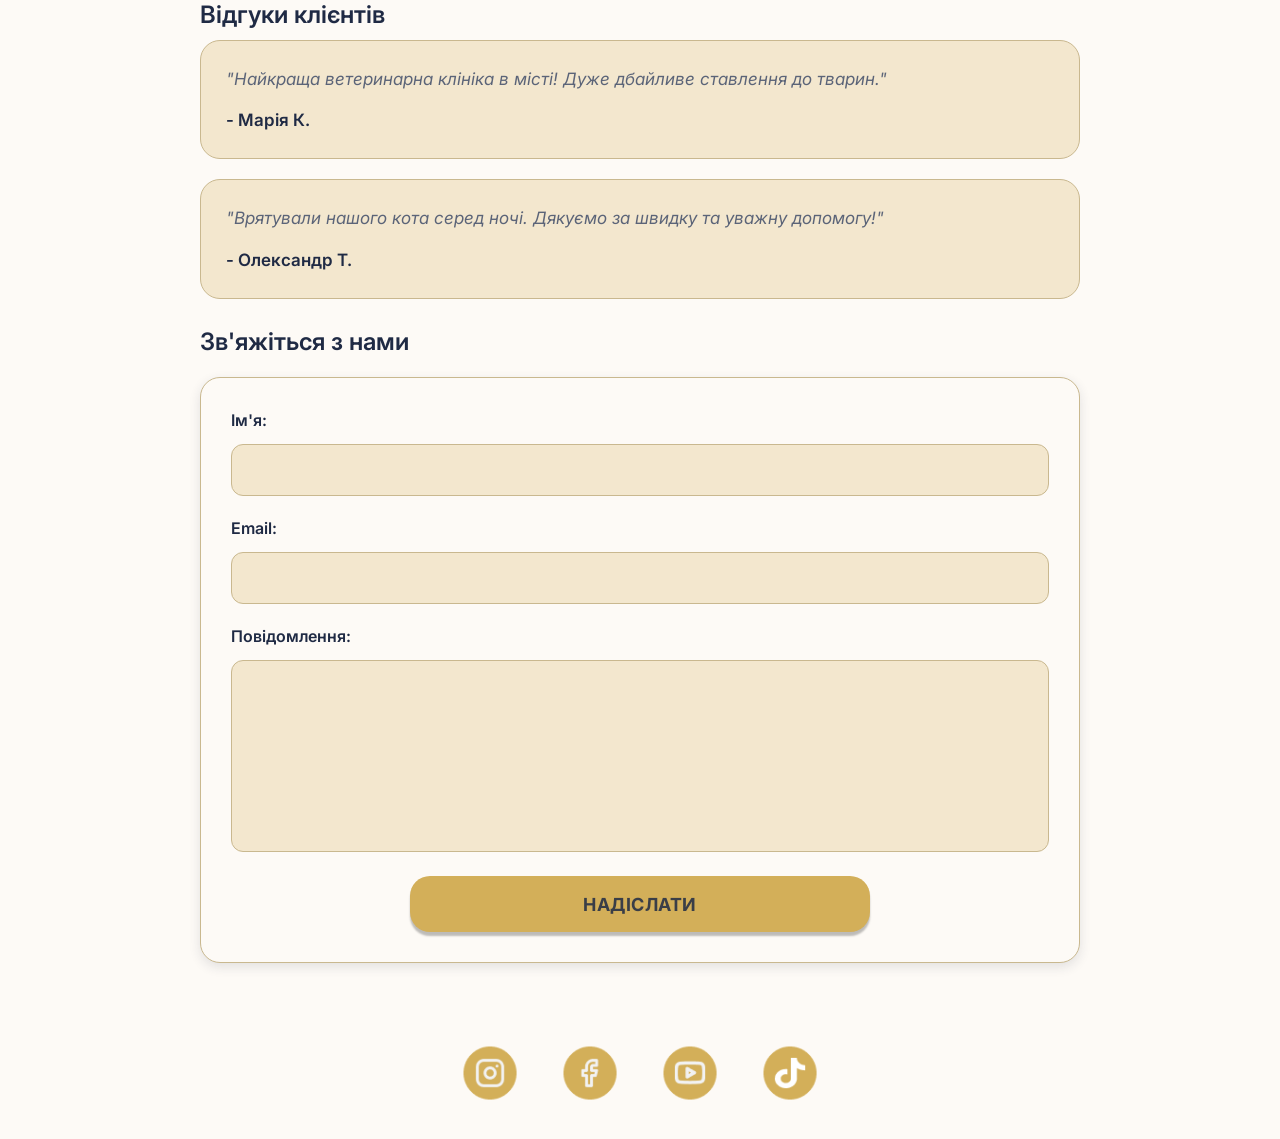
==== commit 33094231: "Add files via upload" ====
--- a/about.html
+++ b/about.html
@@ -8,7 +8,7 @@
     <meta name="keywords" content="ветеринарна клініка, догляд за тваринами, ветеринар, лікування тварин">
     <meta name="robots" content="index, follow">
     <meta name="author" content="Друзі Тварин">
-    <link rel="canonical" href="https://koksikw.github.io/vet-site/about.html">
+    <link rel="canonical" href="https://vetrsite.netlify.app/about">
     <link rel="preconnect" href="https://fonts.googleapis.com">
     <link rel="preconnect" href="https://fonts.gstatic.com" crossorigin>
     <link href="https://fonts.googleapis.com/css2?family=Inter:wght@400;500;600;700;800&amp;family=Literata&amp;display=swap" rel="stylesheet">
--- a/styles.css
+++ b/styles.css
@@ -727,3 +727,495 @@
 .dot.active {
     background-color: #fdfaf6;
 }
+
+/* ===== Глобальна правка: адаптивність, центрування, шрифти, палітра ===== */
+/* Блок лише доповнює старі правила вище (перекриває їх), старий код не видалено */
+
+:root {
+    --bg: #fdfaf6;
+    --card: #f3e7ce;
+    --gold: #d3af59;
+    --gold-text: #8f6f1f;   /* темніший золотий для тексту: читабельний на світлому фоні */
+    --navy: #1f2a44;
+    --text: #5b6478;
+    --line: #c9b88f;        /* м'яка бежева рамка замість чорної */
+    --hint: #7d8296;        /* колір підказок у полях */
+}
+
+html {
+    -webkit-text-size-adjust: 100%;
+}
+
+body {
+    font-size: 18px;
+    line-height: 1.5;
+}
+
+img {
+    max-width: 100%;
+}
+
+/* --- Шрифти: легша ієрархія --- */
+h1 {
+    margin-bottom: 12px;
+    font-size: clamp(24px, 3.4vw, 32px);
+    font-weight: 700;
+    line-height: 1.2;
+    letter-spacing: 0.02em;
+    overflow-wrap: break-word;
+}
+
+.text-section h1 {
+    margin-bottom: 20px;
+    font-size: clamp(28px, 4.4vw, 50px);
+}
+
+.text-section p {
+    font-size: clamp(18px, 2.4vw, 24px);
+    line-height: 1.45;
+}
+
+main section h2 {
+    margin-bottom: 10px;
+    font-size: clamp(20px, 2.4vw, 24px);
+    font-weight: 600;
+    line-height: 1.25;
+}
+
+main section p {
+    font-size: 17px;
+    line-height: 1.6;
+}
+
+.container > p {
+    font-size: clamp(18px, 2.2vw, 22px);
+    line-height: 1.5;
+}
+
+.team p {
+    font-size: 17px;
+}
+
+.contact-list {
+    font-size: 17px;
+}
+
+blockquote {
+    font-size: 17px;
+}
+
+.styled-table {
+    font-size: 16px;
+}
+
+.styled-table th,
+.styled-table td {
+    padding: 10px 12px;
+}
+
+.navigation a,
+.konotop a {
+    font-size: 14px;
+    letter-spacing: 0.04em;
+}
+
+.navigation a {
+    display: inline-block;
+    padding: 6px 0;
+}
+
+.konotop a {
+    color: var(--gold-text);
+}
+
+.konotop img {
+    width: 22px;
+    height: 22px;
+}
+
+.back-link {
+    margin-top: 16px;
+    margin-bottom: 4px;
+    font-size: 18px;
+    color: var(--gold-text);
+}
+
+.button {
+    width: 100%;
+    max-width: 460px;
+    height: 56px;
+    border-radius: 20px;
+    font-size: 18px;
+    font-weight: 700;
+    letter-spacing: 0.03em;
+}
+
+/* --- Шапка: одна лінія на ПК, дві лінії на телефоні --- */
+.header {
+    justify-content: space-between;
+    gap: 8px 24px;
+    width: 100%;
+    max-width: 1200px;
+    margin: 0 auto;
+    padding: 14px 20px 8px;
+}
+
+.logo img {
+    width: 60px;
+    height: 60px;
+}
+
+.navigation {
+    order: 3;
+    flex-basis: 100%;
+}
+
+.navigation ul {
+    flex-wrap: wrap;
+    justify-content: center;
+    gap: 2px 22px;
+}
+
+.navigation li {
+    margin-right: 0;
+}
+
+.konotop {
+    margin-left: 0;
+}
+
+/* --- Основний контент: по центру сторінки --- */
+.container {
+    width: 100%;
+    max-width: 960px;
+    margin: 0 auto;
+    padding: 0 20px 32px;
+}
+
+.container-wide {
+    display: flex;
+    align-items: center;
+    max-width: 1200px;
+}
+
+.container-wide .content {
+    width: 100%;
+}
+
+.container:not(.container-wide) > h1,
+.container:not(.container-wide) > p {
+    text-align: center;
+}
+
+main section {
+    margin-top: 28px;
+}
+
+/* Сторінка «Про нас»: перекриває відступи заголовків з ЛР6 */
+.about-page h1 {
+    margin-bottom: 12px;
+}
+
+.about-page h2 {
+    margin-bottom: 10px;
+}
+
+/* Усі блоки на внутрішніх сторінках однакової ширини */
+.services,
+blockquote,
+.contact-form,
+#imageSlider,
+iframe {
+    width: 100%;
+    max-width: none;
+}
+
+.services,
+blockquote,
+.contact-form,
+.booking-form,
+iframe,
+#imageSlider {
+    border-color: var(--line);
+    border-radius: 20px;
+}
+
+.services {
+    margin-top: 16px;
+    padding: 22px 26px;
+}
+
+.services ul {
+    column-gap: 40px;
+    row-gap: 10px;
+    font-size: 19px;
+}
+
+iframe {
+    max-width: none;
+    height: 360px;
+}
+
+.field {
+    border-color: var(--line);
+}
+
+.field input,
+.field textarea {
+    min-width: 0;
+}
+
+.field input::placeholder,
+.field textarea::placeholder {
+    color: var(--hint);
+}
+
+.contact-form input,
+.contact-form textarea {
+    border-color: var(--line);
+}
+
+.contact-form label {
+    font-size: 16px;
+}
+
+/* Слайдер: пропорційний блок 16:9 замість фіксованої висоти */
+#imageSlider {
+    height: auto;
+    aspect-ratio: 16 / 9;
+}
+
+#imageSlider img {
+    position: absolute;
+    top: 0;
+    left: 0;
+}
+
+/* --- Форми: по центру, кнопка по центру --- */
+.contact-form {
+    padding: clamp(16px, 4vw, 30px);
+}
+
+.contact-form .button,
+.booking-form .button {
+    align-self: center;
+    margin-right: auto;
+    margin-left: auto;
+}
+
+.recording-page {
+    max-width: 720px;
+}
+
+.booking-form {
+    width: 100%;
+    max-width: none;
+    padding: 20px 16px 0;
+}
+
+.field {
+    width: 100%;
+    height: 56px;
+    margin-bottom: 18px;
+}
+
+.field-large {
+    height: 160px;
+}
+
+.booking-form .button {
+    margin-bottom: 20px;
+}
+
+/* --- Головна сторінка --- */
+.content {
+    grid-template-columns: minmax(0, 1.2fr) minmax(0, 0.8fr);
+    grid-template-rows: auto auto;
+    column-gap: 24px;
+    align-items: center;
+}
+
+.text-section {
+    width: auto;
+    margin-top: 0;
+    align-self: end;
+}
+
+.button-section {
+    margin-top: 28px;
+    align-self: start;
+}
+
+.image-section {
+    align-self: center;
+}
+
+.image-section img {
+    width: 100%;
+    max-width: 520px;
+    margin-left: auto;
+}
+
+/* --- Підвал: по центру, великі іконки --- */
+.footer {
+    padding: 28px 16px 24px;
+}
+
+.footer ul {
+    justify-content: center;
+    gap: 8px;
+}
+
+.footer li {
+    padding: 6px;
+}
+
+.footer img {
+    width: 64px;
+    height: 64px;
+}
+
+/* --- Планшет і ПК (від 700px) --- */
+@media screen and (min-width: 700px) {
+    .container {
+        padding: 0 40px 40px;
+    }
+
+    .footer img {
+        width: 72px;
+        height: 72px;
+    }
+
+    .footer ul {
+        gap: 16px;
+    }
+
+    .booking-form {
+        padding: 30px 30px 0;
+    }
+
+    .booking-form .button {
+        margin-bottom: 30px;
+    }
+
+    .field {
+        margin-bottom: 24px;
+    }
+}
+
+/* --- ПК (від 1000px): шапка в один рядок --- */
+@media screen and (min-width: 1000px) {
+    .header {
+        padding: 16px 40px 8px;
+    }
+
+    .logo img {
+        width: 71px;
+        height: 71px;
+    }
+
+    .navigation {
+        order: 0;
+        flex: 1 1 auto;
+    }
+
+    .navigation ul {
+        gap: 4px 32px;
+    }
+}
+
+/* --- Телефон (до 820px): головна в одну колонку --- */
+@media screen and (max-width: 820px) {
+    .content {
+        grid-template-columns: 1fr;
+        grid-template-rows: auto auto auto;
+    }
+
+    .text-section {
+        grid-column: 1;
+        grid-row: 1;
+        margin-top: 8px;
+        align-self: auto;
+        text-align: center;
+    }
+
+    .button-section {
+        grid-column: 1;
+        grid-row: 2;
+        margin-top: 8px;
+        align-self: auto;
+    }
+
+    .button-section .button {
+        margin: 0 auto;
+    }
+
+    .image-section {
+        grid-column: 1;
+        grid-row: 3;
+        margin-top: 12px;
+    }
+
+    .image-section img {
+        max-width: 440px;
+        margin: 0 auto;
+    }
+}
+
+/* --- Малий телефон (до 600px) --- */
+@media screen and (max-width: 600px) {
+    body {
+        font-size: 17px;
+    }
+
+    .services {
+        padding: 18px;
+    }
+
+    .services ul {
+        grid-auto-flow: row;
+        grid-template-rows: none;
+        grid-template-columns: 1fr;
+        font-size: 18px;
+    }
+
+    blockquote {
+        padding: 18px;
+    }
+
+    iframe {
+        height: 280px;
+    }
+
+    .slider-arrow {
+        width: 36px;
+        height: 36px;
+    }
+
+    .slider-arrow svg {
+        width: 20px;
+        height: 20px;
+    }
+
+    .slider-zone {
+        padding: 0 8px;
+    }
+
+    .slider-dots {
+        bottom: 10px;
+    }
+
+    .field-large {
+        height: 140px;
+    }
+
+    /* Таблиці у вигляді карток: підпис ліворуч, значення праворуч */
+    .styled-table td {
+        padding: 8px 12px 8px 45%;
+    }
+
+    .styled-table td:before {
+        top: 8px;
+        left: 12px;
+    }
+}
